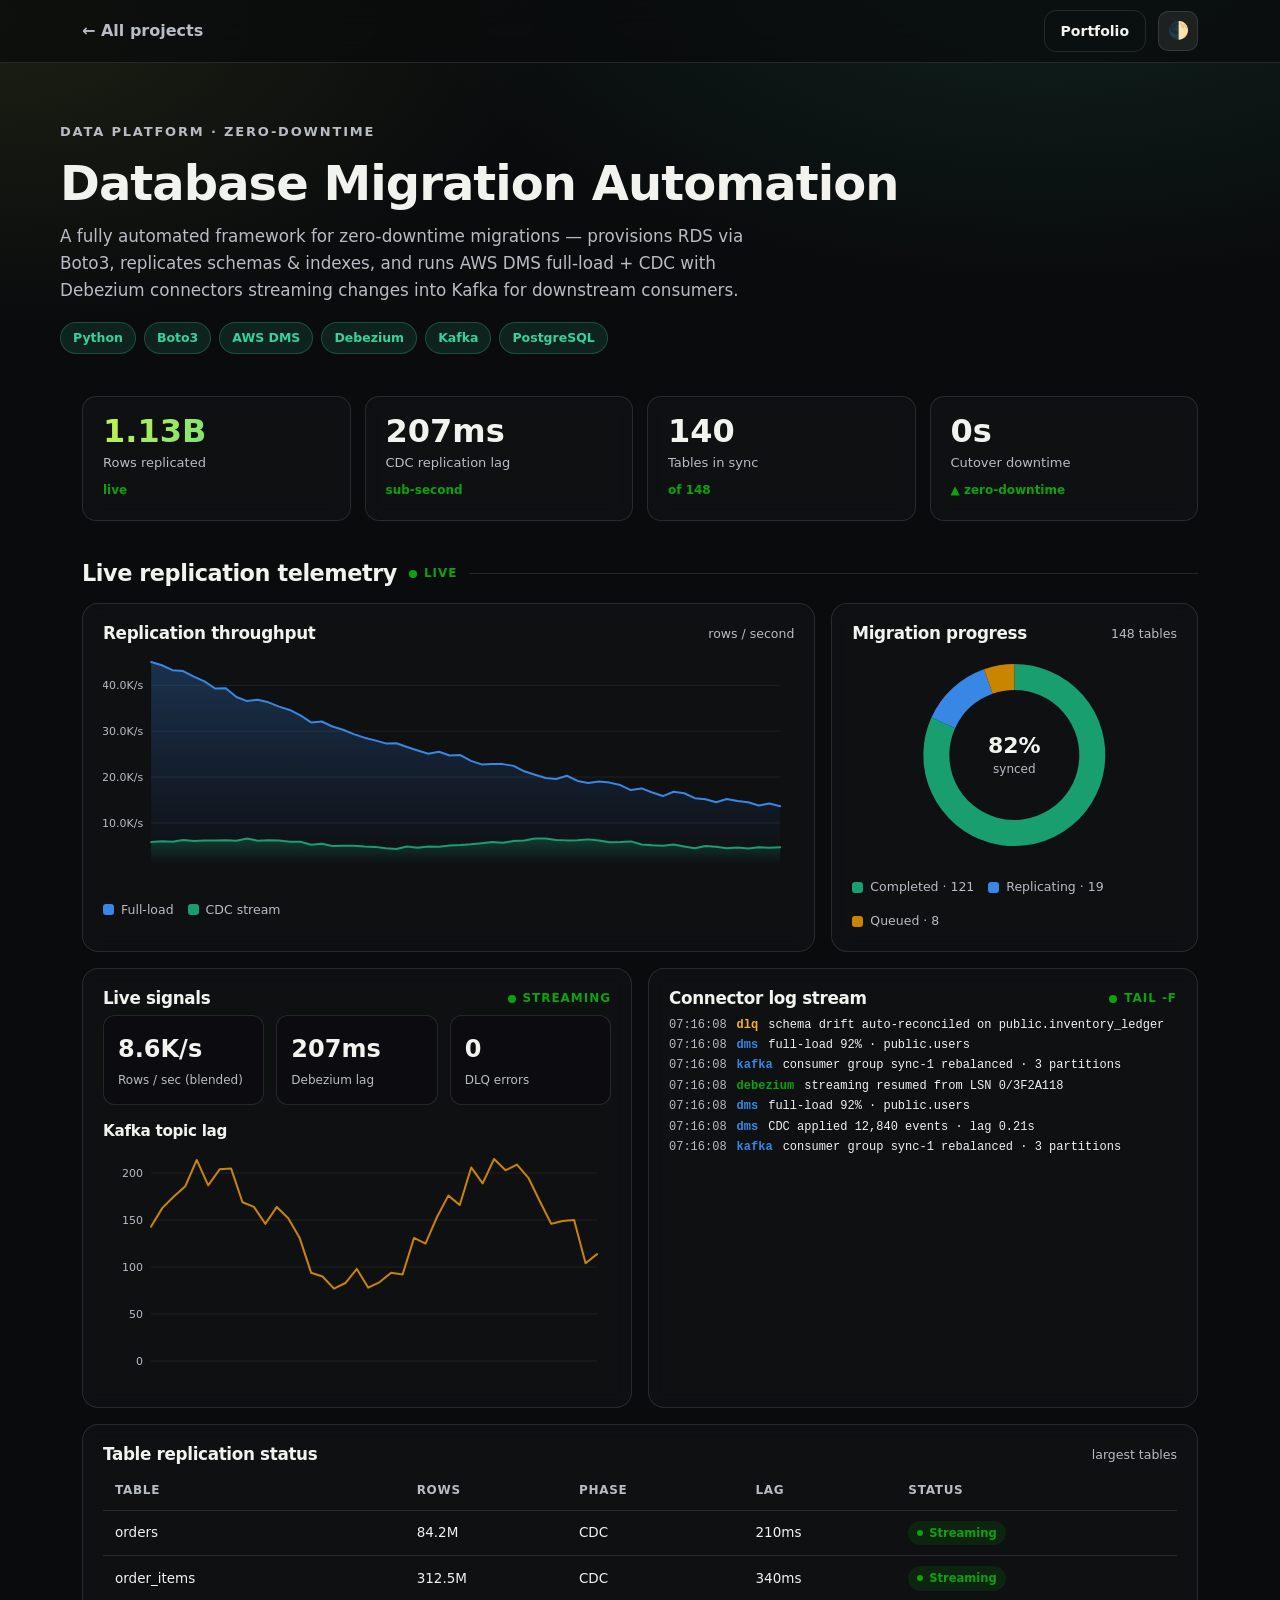
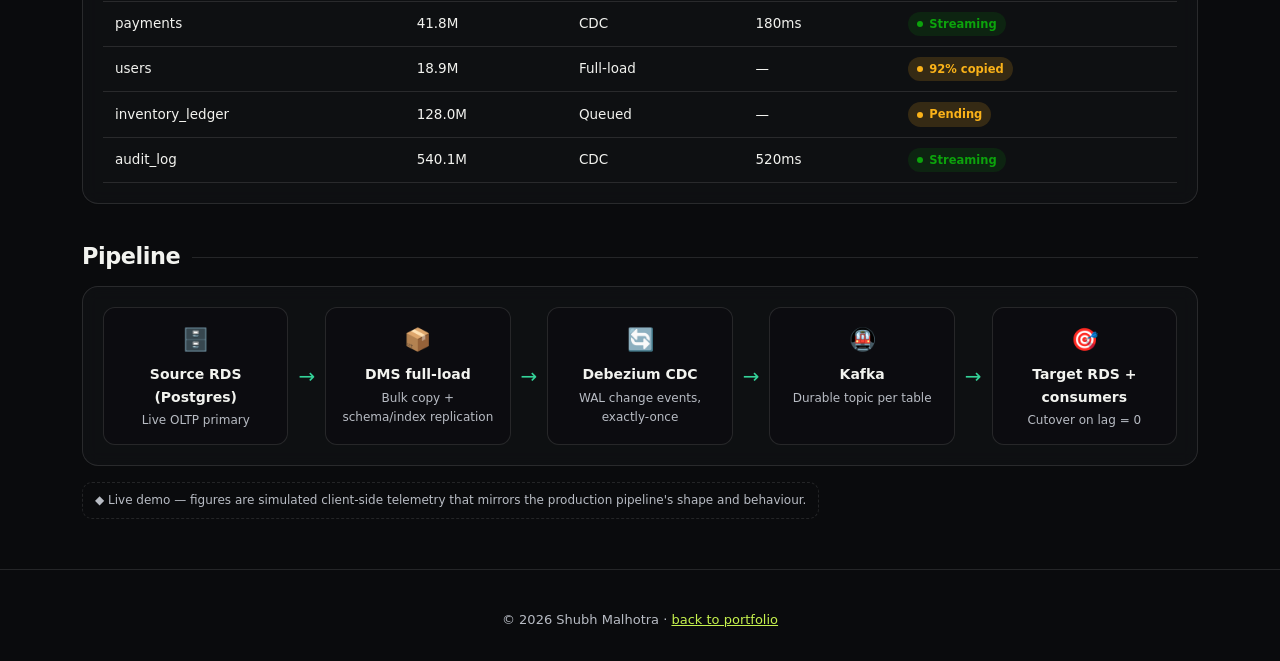
==== database-migration/index.html @ b4caeeb5 "chore: add projects" ====
<!doctype html>
<html lang="en">
<head>
  <meta charset="utf-8" />
  <meta name="viewport" content="width=device-width,initial-scale=1" />
  <title>Database Migration Automation — Shubh Malhotra</title>
  <meta name="description" content="Zero-downtime database migration framework: DMS full-load + CDC with Debezium & Kafka — live demo dashboard." />
  <link rel="icon" type="image/svg+xml" href="../favicon.svg" />
  <link rel="stylesheet" href="../base.css" />
  <link rel="stylesheet" href="../dashboard.css" />
  <script>(function(){document.documentElement.classList.add('js');try{if(localStorage.getItem('theme')==='light')document.documentElement.classList.add('light');}catch(e){}})();</script>
</head>
<body>
  <nav class="dash-nav">
    <div class="wrap">
      <a class="back-link" href="https://s3cretagent.github.io/portfolio/#projects">← All projects</a>
      <div class="right"><a class="btn btn-ghost" href="https://s3cretagent.github.io/portfolio/">Portfolio</a><button id="themeToggle" aria-label="Toggle theme">🌓</button></div>
    </div>
  </nav>

  <header class="dash-hero wrap">
    <p class="crumb">Data platform · Zero-downtime</p>
    <h1>Database Migration Automation</h1>
    <p class="lede">A fully automated framework for zero-downtime migrations — provisions RDS via Boto3, replicates schemas &amp; indexes, and runs AWS DMS full-load + CDC with Debezium connectors streaming changes into Kafka for downstream consumers.</p>
    <div class="stack-pills"><span>Python</span><span>Boto3</span><span>AWS DMS</span><span>Debezium</span><span>Kafka</span><span>PostgreSQL</span></div>
  </header>

  <section class="wrap">
    <div class="tiles">
      <div class="tile reveal"><div class="k grad" id="t-rows">0</div><div class="lbl">Rows replicated</div><div class="delta up" id="t-rows-d">live</div></div>
      <div class="tile reveal"><div class="k" id="t-lag">0ms</div><div class="lbl">CDC replication lag</div><div class="delta up">sub-second</div></div>
      <div class="tile reveal"><div class="k" id="t-tables">0</div><div class="lbl">Tables in sync</div><div class="delta up">of 148</div></div>
      <div class="tile reveal"><div class="k" id="t-down">0s</div><div class="lbl">Cutover downtime</div><div class="delta up">▲ zero-downtime</div></div>
    </div>
  </section>

  <section class="wrap">
    <div class="section-h"><h2>Live replication telemetry</h2><span class="live"><span class="pip"></span>Live</span><span class="line"></span></div>
    <div class="grid g-3">
      <div class="panel reveal">
        <div class="panel-head"><h3>Replication throughput</h3><span class="sub">rows / second</span></div>
        <div id="c-thru"></div>
        <div class="legend"><span><i style="background:var(--s1)"></i>Full-load</span><span><i style="background:var(--s3)"></i>CDC stream</span></div>
      </div>
      <div class="panel reveal">
        <div class="panel-head"><h3>Migration progress</h3><span class="sub">148 tables</span></div>
        <div id="c-donut"></div>
        <div class="legend" id="donut-legend"></div>
      </div>
    </div>

    <div class="grid g-2" style="margin-top:16px">
      <div class="panel reveal">
        <div class="panel-head"><h3>Live signals</h3><span class="live"><span class="pip"></span>streaming</span></div>
        <div class="metrics" style="margin-top:6px">
          <div class="metric"><div class="mv" id="m-thru">0</div><div class="ml">Rows / sec (blended)</div></div>
          <div class="metric"><div class="mv" id="m-lag">0ms</div><div class="ml">Debezium lag</div></div>
          <div class="metric"><div class="mv" id="m-err">0</div><div class="ml">DLQ errors</div></div>
        </div>
        <div class="panel-head" style="margin-top:18px"><h3 style="font-size:.95rem">Kafka topic lag</h3></div>
        <div id="c-lag"></div>
      </div>
      <div class="panel reveal">
        <div class="panel-head"><h3>Connector log stream</h3><span class="live"><span class="pip"></span>tail -f</span></div>
        <div class="logs" id="logs"></div>
      </div>
    </div>

    <div class="panel reveal" style="margin-top:16px">
      <div class="panel-head"><h3>Table replication status</h3><span class="sub">largest tables</span></div>
      <div class="tbl-wrap">
        <table class="data">
          <thead><tr><th>Table</th><th>Rows</th><th>Phase</th><th>Lag</th><th>Status</th></tr></thead>
          <tbody id="tbl-body"></tbody>
        </table>
      </div>
    </div>
  </section>

  <section class="wrap">
    <div class="section-h"><h2>Pipeline</h2><span class="line"></span></div>
    <div class="panel reveal">
      <div class="flow">
        <div class="node"><div class="ico">🗄️</div><div class="nt">Source RDS (Postgres)</div><div class="nd">Live OLTP primary</div></div>
        <div class="arrow">→</div>
        <div class="node"><div class="ico">📦</div><div class="nt">DMS full-load</div><div class="nd">Bulk copy + schema/index replication</div></div>
        <div class="arrow">→</div>
        <div class="node"><div class="ico">🔄</div><div class="nt">Debezium CDC</div><div class="nd">WAL change events, exactly-once</div></div>
        <div class="arrow">→</div>
        <div class="node"><div class="ico">🚇</div><div class="nt">Kafka</div><div class="nd">Durable topic per table</div></div>
        <div class="arrow">→</div>
        <div class="node"><div class="ico">🎯</div><div class="nt">Target RDS + consumers</div><div class="nd">Cutover on lag = 0</div></div>
      </div>
    </div>
    <p style="margin-top:16px"><span class="demo-note">◆ Live demo — figures are simulated client-side telemetry that mirrors the production pipeline's shape and behaviour.</span></p>
  </section>

  <footer class="foot">© <span id="year"></span> Shubh Malhotra · <a href="https://s3cretagent.github.io/portfolio/" style="color:var(--accent)">back to portfolio</a></footer>

  <script src="../dashboard.js"></script>
  <script>
  (function () {
    const D = window.Dash; if (!D) return;
    const rps = (n) => D.fmt.k(n) + '/s';

    // throughput line (60 pts)
    const N = 60, labels = [], full = [], cdc = [];
    for (let i = 0; i < N; i++) { labels.push(''); full.push(Math.round(42000 * Math.exp(-i / 40) + 3000 + Math.random() * 1500)); cdc.push(Math.round(5200 + Math.sin(i / 5) * 900 + Math.random() * 600)); }
    const thru = D.lineChart(document.getElementById('c-thru'), { labels, area: true, yfmt: rps,
      series: [ { name: 'Full-load', color: D.css('--s1'), data: full }, { name: 'CDC stream', color: D.css('--s3'), data: cdc } ] });

    // donut progress
    const seg = [ { label: 'Completed', value: 121, color: D.css('--s3') }, { label: 'Replicating', value: 19, color: D.css('--s1') }, { label: 'Queued', value: 8, color: D.css('--s4') } ];
    D.donut(document.getElementById('c-donut'), seg, { v: '82%', l: 'synced' });
    document.getElementById('donut-legend').innerHTML = seg.map((s) => `<span><i style="background:${s.color}"></i>${s.label} · ${s.value}</span>`).join('');

    // kafka topic lag mini-line
    const lagLabels = [], lagData = [];
    for (let i = 0; i < 40; i++) { lagLabels.push(''); lagData.push(Math.round(120 + Math.sin(i / 4) * 60 + Math.random() * 40)); }
    const lagChart = D.lineChart(document.getElementById('c-lag'), { labels: lagLabels, yfmt: (n)=>n.toFixed(0), min: 0,
      series: [ { name: 'Lag (ms)', color: D.css('--s4'), data: lagData } ] });

    // table
    const rows = [
      ['orders', '84.2M', 'CDC', '210ms', 'ok', 'Streaming'],
      ['order_items', '312.5M', 'CDC', '340ms', 'ok', 'Streaming'],
      ['payments', '41.8M', 'CDC', '180ms', 'ok', 'Streaming'],
      ['users', '18.9M', 'Full-load', '—', 'warn', '92% copied'],
      ['inventory_ledger', '128.0M', 'Queued', '—', 'warn', 'Pending'],
      ['audit_log', '540.1M', 'CDC', '520ms', 'ok', 'Streaming'],
    ];
    document.getElementById('tbl-body').innerHTML = rows.map((r) =>
      `<tr><td>${r[0]}</td><td>${r[1]}</td><td>${r[2]}</td><td>${r[3]}</td><td><span class="pill ${r[4]}"><span class="d"></span>${r[5]}</span></td></tr>`).join('');

    // hero + live
    let rowsTot = 1128000000, lag = 210, err = 0, thruNow = 8200, tables = 140;
    D.countUp(document.getElementById('t-rows'), rowsTot, 1600, (n)=>D.fmt.big(n));
    document.getElementById('t-lag').textContent = '210ms';
    D.countUp(document.getElementById('t-tables'), 140, 1400, (n)=>Math.round(n).toString());
    document.getElementById('t-down').textContent = '0s';

    const logsEl = document.getElementById('logs'); const lines = [];
    const logSamples = [
      ['ok', 'debezium', 'snapshot completed for public.orders (84.2M rows)'],
      ['info', 'dms', 'CDC applied 12,840 events · lag 0.21s'],
      ['info', 'kafka', 'topic cdc.public.payments · offset committed'],
      ['ok', 'debezium', 'streaming resumed from LSN 0/3F2A118'],
      ['info', 'dms', 'full-load 92% · public.users'],
      ['warn', 'dlq', 'schema drift auto-reconciled on public.inventory_ledger'],
      ['info', 'kafka', 'consumer group sync-1 rebalanced · 3 partitions'],
    ];
    function pushLog() {
      const s = logSamples[Math.floor(Math.random() * logSamples.length)];
      const t = new Date(); const ts = String(t.getHours()).padStart(2,'0')+':'+String(t.getMinutes()).padStart(2,'0')+':'+String(t.getSeconds()).padStart(2,'0');
      lines.unshift(`<div class="ln"><span class="t">${ts}</span><span class="lv ${s[0]}">${s[1]}</span><span>${s[2]}</span></div>`);
      if (lines.length > 8) lines.pop(); logsEl.innerHTML = lines.join('');
    }
    for (let i = 0; i < 6; i++) pushLog();

    D.every(1800, () => {
      thruNow = D.drift(thruNow, 900, 4200, 12000); document.getElementById('m-thru').textContent = rps(thruNow);
      lag = D.drift(lag, 60, 90, 620); document.getElementById('m-lag').textContent = lag.toFixed(0) + 'ms'; document.getElementById('t-lag').textContent = lag.toFixed(0) + 'ms';
      if (Math.random() < 0.12) err = D.clamp(err + 1, 0, 4); document.getElementById('m-err').textContent = err;
      rowsTot += thruNow * 1.8; document.getElementById('t-rows').textContent = D.fmt.big(rowsTot);
      const a = thru.state.series[1].data; a.push(D.clamp(a[a.length-1] + (Math.random()-0.5)*900, 3800, 7200)); a.shift(); thru.update({});
      const l = lagData; l.push(D.clamp(l[l.length-1] + (Math.random()-0.5)*60, 60, 320)); l.shift(); lagChart.update({});
      pushLog();
    });
  })();
  </script>
</body>
</html>
---- base.css ----
/* =========================================================
   Base design tokens for the projects site (self-contained,
   mirrors the portfolio's Ink & Lime system).
   ========================================================= */
:root {
  --bg: #0a0b0d;
  --bg-soft: #131418;
  --surface: rgba(17, 19, 22, 0.62);
  --surface-2: rgba(255, 255, 255, 0.08);
  --border: rgba(255, 255, 255, 0.11);
  --text: #f2f3ef;
  --muted: #b8bcc4;
  --accent: #c6f24e;
  --accent2: #34d399;
  --accent3: #6ee7b7;
  --grad: linear-gradient(120deg, #c6f24e, #34d399);
  --ring: rgba(198, 242, 78, 0.45);
  --ink: #0a0b0d;
  --radius: 16px;
  color-scheme: dark;
}
html.light {
  --bg: #f4f5ef;
  --bg-soft: #ffffff;
  --surface: rgba(16, 24, 16, 0.03);
  --surface-2: rgba(16, 24, 16, 0.055);
  --border: rgba(16, 24, 16, 0.11);
  --text: #14160f;
  --muted: #5b6157;
  --accent: #3f9a34;
  --accent2: #0e7a5f;
  --accent3: #0e7a5f;
  --grad: linear-gradient(120deg, #3fa34d, #0e7a5f);
  --ring: rgba(63, 163, 77, 0.30);
  --ink: #f4f5ef;
  color-scheme: light;
}

* { box-sizing: border-box; }
html { scroll-behavior: smooth; }
body {
  margin: 0;
  background: var(--bg);
  color: var(--text);
  font-family: Inter, ui-sans-serif, system-ui, -apple-system, "Segoe UI", Roboto, "Helvetica Neue", Arial, sans-serif;
  line-height: 1.6;
  -webkit-font-smoothing: antialiased;
  -moz-osx-font-smoothing: grayscale;
}
a { color: inherit; }
h1, h2, h3, h4 { line-height: 1.15; letter-spacing: -0.02em; }

.grad-text {
  background: linear-gradient(120deg, var(--accent), var(--accent2), var(--accent3), var(--accent));
  background-size: 250% 100%;
  -webkit-background-clip: text; background-clip: text; -webkit-text-fill-color: transparent;
  animation: sheen 7s ease-in-out infinite;
}
@keyframes sheen { 0%, 100% { background-position: 0% 50%; } 50% { background-position: 100% 50%; } }

.btn {
  display: inline-flex; align-items: center; justify-content: center; gap: 8px;
  padding: 9px 16px; border-radius: 12px; font-weight: 600; font-size: 14px;
  text-decoration: none; border: 1px solid var(--border); background: var(--surface-2);
  color: var(--text); cursor: pointer;
  transition: transform 0.18s ease, box-shadow 0.25s ease, background 0.25s ease, border-color 0.25s ease;
}
.btn:hover { transform: translateY(-2px); }
.btn-primary { background: var(--grad); color: var(--ink); border: none; box-shadow: 0 8px 24px var(--ring); }
.btn-ghost { background: transparent; }
.btn-ghost:hover { border-color: var(--accent); color: var(--accent); }

#themeToggle {
  width: 40px; height: 40px; display: grid; place-items: center;
  background: var(--surface-2); border: 1px solid var(--border); border-radius: 10px;
  font-size: 17px; cursor: pointer; transition: transform 0.2s ease;
}
#themeToggle:hover { transform: scale(1.06); }

/* reveal */
html.js .reveal { opacity: 0; transform: translateY(22px); transition: opacity 0.7s cubic-bezier(0.2,0.7,0.2,1), transform 0.7s cubic-bezier(0.2,0.7,0.2,1); }
html.js .reveal.in { opacity: 1; transform: none; }

@media (prefers-reduced-motion: reduce) {
  html.js .reveal { opacity: 1; transform: none; transition: none; }
  .grad-text { animation: none; }
  * { scroll-behavior: auto; }
}
---- dashboard.css ----
/* =========================================================
   Project dashboard pages — shared styles
   (relies on ../styles.css for the base design tokens)
   ========================================================= */

body {
  overflow-x: hidden;
  background:
    radial-gradient(1100px 560px at 82% -6%, color-mix(in srgb, var(--accent2) 12%, transparent), transparent 60%),
    radial-gradient(900px 500px at 0% 2%, color-mix(in srgb, var(--accent) 9%, transparent), transparent 62%),
    var(--bg);
  background-attachment: fixed;
}

/* chart series palette (validated for dark & light) */
:root {
  --s1: #3987e5; --s2: #d95926; --s3: #199e70; --s4: #c98500; --s5: #d55181;
  --ok: #0ca30c; --warn: #fab219; --crit: #d03b3b;
  --grid: rgba(255, 255, 255, 0.07);
  --axis: rgba(255, 255, 255, 0.30);
  --panel: rgba(17, 19, 22, 0.72);
}
html.light {
  --s1: #2a78d6; --s2: #eb6834; --s3: #1baf7a; --s4: #eda100; --s5: #e87ba4;
  --ok: #0ca30c; --warn: #fab219; --crit: #d03b3b;
  --grid: rgba(16, 24, 16, 0.10);
  --axis: rgba(16, 24, 16, 0.35);
  --panel: rgba(255, 255, 255, 0.82);
}

.wrap { max-width: 1160px; margin: 0 auto; padding: 0 22px; }

/* ---- top bar ---- */
.dash-nav {
  position: sticky; top: 0; z-index: 100;
  backdrop-filter: blur(14px); -webkit-backdrop-filter: blur(14px);
  background: color-mix(in srgb, var(--bg) 74%, transparent);
  border-bottom: 1px solid var(--border);
}
.dash-nav .wrap { display: flex; align-items: center; justify-content: space-between; height: 62px; }
.back-link { display: inline-flex; align-items: center; gap: 8px; text-decoration: none; color: var(--muted); font-weight: 600; transition: color 0.2s; }
.back-link:hover { color: var(--text); }
.dash-nav .right { display: flex; align-items: center; gap: 12px; }

/* ---- hero ---- */
.dash-hero { padding: 46px 0 8px; }
.crumb { color: var(--muted); font-size: 13px; letter-spacing: 0.14em; text-transform: uppercase; font-weight: 700; }
.dash-hero h1 { font-size: clamp(1.9rem, 4.6vw, 3rem); margin: 10px 0 12px; letter-spacing: -0.02em; }
.dash-hero .lede { color: var(--muted); max-width: 68ch; font-size: 1.05rem; margin: 0 0 18px; }
.stack-pills { display: flex; flex-wrap: wrap; gap: 8px; margin-bottom: 8px; }
.stack-pills span {
  font-size: 12.5px; font-weight: 600; padding: 5px 12px; border-radius: 999px;
  color: var(--accent2); background: color-mix(in srgb, var(--accent2) 12%, transparent);
  border: 1px solid color-mix(in srgb, var(--accent2) 26%, transparent);
}

/* ---- stat tiles (hero numbers) ---- */
.tiles { display: grid; grid-template-columns: repeat(4, 1fr); gap: 14px; margin: 26px 0; }
.tile { background: var(--panel); border: 1px solid var(--border); border-radius: 14px; padding: 18px 20px; backdrop-filter: blur(8px); }
.tile .k { font-size: clamp(1.5rem, 3vw, 2rem); font-weight: 800; line-height: 1; }
.tile .k.grad { background: var(--grad); -webkit-background-clip: text; background-clip: text; -webkit-text-fill-color: transparent; }
.tile .lbl { color: var(--muted); font-size: 13px; margin-top: 6px; }
.tile .delta { font-size: 12px; font-weight: 700; margin-top: 8px; display: inline-flex; align-items: center; gap: 4px; }
.delta.up { color: var(--ok); } .delta.down { color: var(--crit); }

/* ---- panels ---- */
.grid { display: grid; gap: 16px; }
.g-2 { grid-template-columns: 1fr 1fr; }
.g-3 { grid-template-columns: 2fr 1fr; }
.panel {
  background: var(--panel); border: 1px solid var(--border); border-radius: 16px;
  padding: 20px; backdrop-filter: blur(8px); min-width: 0;
}
.panel-head { display: flex; align-items: center; justify-content: space-between; gap: 10px; margin-bottom: 6px; }
.panel-head h3 { margin: 0; font-size: 1.05rem; }
.panel-head .sub { color: var(--muted); font-size: 12.5px; }
.panel-note { color: var(--muted); font-size: 12px; margin: 10px 0 0; }

.section-h { display: flex; align-items: center; gap: 12px; margin: 40px 0 16px; }
.section-h h2 { margin: 0; font-size: 1.4rem; letter-spacing: -0.02em; }
.section-h .line { flex: 1; height: 1px; background: var(--border); }

/* ---- live badge ---- */
.live { display: inline-flex; align-items: center; gap: 7px; font-size: 12px; font-weight: 700; color: var(--ok); text-transform: uppercase; letter-spacing: 0.08em; }
.live .pip { width: 8px; height: 8px; border-radius: 50%; background: var(--ok); box-shadow: 0 0 0 0 var(--ok); animation: livepulse 1.8s infinite; }
@keyframes livepulse { 0% { box-shadow: 0 0 0 0 color-mix(in srgb, var(--ok) 70%, transparent); } 70% { box-shadow: 0 0 0 8px transparent; } 100% { box-shadow: 0 0 0 0 transparent; } }

/* ---- metric strip ---- */
.metrics { display: grid; grid-template-columns: repeat(3, 1fr); gap: 12px; }
.metric { background: color-mix(in srgb, var(--bg) 40%, transparent); border: 1px solid var(--border); border-radius: 12px; padding: 14px; }
.metric .mv { font-size: 1.5rem; font-weight: 800; font-variant-numeric: tabular-nums; }
.metric .ml { color: var(--muted); font-size: 12px; margin-top: 3px; }

/* ---- charts ---- */
.chart { width: 100%; display: block; }
.chart-wrap { position: relative; }
.legend { display: flex; flex-wrap: wrap; gap: 14px; margin-top: 10px; }
.legend span { display: inline-flex; align-items: center; gap: 7px; font-size: 12.5px; color: var(--muted); }
.legend i { width: 11px; height: 11px; border-radius: 3px; display: inline-block; }
.tip {
  position: absolute; pointer-events: none; z-index: 5; opacity: 0; transform: translate(-50%, -120%);
  background: color-mix(in srgb, var(--bg-soft) 92%, transparent); border: 1px solid var(--border);
  border-radius: 10px; padding: 8px 11px; font-size: 12px; white-space: nowrap;
  box-shadow: 0 10px 30px rgba(0,0,0,0.4); transition: opacity 0.12s;
}
.tip b { font-variant-numeric: tabular-nums; }

/* ---- data table ---- */
.tbl-wrap { overflow-x: auto; }
table.data { width: 100%; border-collapse: collapse; font-size: 13.5px; }
table.data th, table.data td { text-align: left; padding: 10px 12px; border-bottom: 1px solid var(--border); white-space: nowrap; }
table.data th { color: var(--muted); font-weight: 600; font-size: 12px; text-transform: uppercase; letter-spacing: 0.06em; }
table.data td { font-variant-numeric: tabular-nums; }
table.data tr:hover td { background: color-mix(in srgb, var(--accent) 6%, transparent); }
.pill { display: inline-flex; align-items: center; gap: 6px; padding: 3px 9px; border-radius: 999px; font-size: 11.5px; font-weight: 700; }
.pill.ok { color: var(--ok); background: color-mix(in srgb, var(--ok) 14%, transparent); }
.pill.warn { color: var(--warn); background: color-mix(in srgb, var(--warn) 16%, transparent); }
.pill.crit { color: var(--crit); background: color-mix(in srgb, var(--crit) 15%, transparent); }
.pill .d { width: 6px; height: 6px; border-radius: 50%; background: currentColor; }

/* ---- architecture flow ---- */
.flow { display: flex; flex-wrap: wrap; align-items: stretch; gap: 10px; }
.node {
  flex: 1 1 150px; background: color-mix(in srgb, var(--bg) 40%, transparent);
  border: 1px solid var(--border); border-radius: 12px; padding: 14px; text-align: center;
}
.node .ico { font-size: 22px; }
.node .nt { font-weight: 700; margin-top: 6px; font-size: 14px; }
.node .nd { color: var(--muted); font-size: 12px; margin-top: 3px; }
.arrow { display: flex; align-items: center; color: var(--accent2); font-size: 20px; }

/* ---- cluster grid (k8s page) ---- */
.cluster-grid { display: grid; grid-template-columns: repeat(auto-fill, minmax(96px, 1fr)); gap: 8px; }
.cnode { border: 1px solid var(--border); border-radius: 10px; padding: 10px; text-align: center; background: color-mix(in srgb, var(--bg) 40%, transparent); transition: transform 0.15s, border-color 0.2s; cursor: default; }
.cnode:hover { transform: translateY(-2px); border-color: color-mix(in srgb, var(--accent) 40%, var(--border)); }
.cnode .cid { font-size: 12px; font-weight: 700; }
.cnode .cst { font-size: 10.5px; margin-top: 4px; }
.cnode .bar { height: 4px; border-radius: 2px; background: var(--border); margin-top: 8px; overflow: hidden; }
.cnode .bar i { display: block; height: 100%; background: var(--s3); }

/* ---- log stream ---- */
.logs { font-family: ui-monospace, SFMono-Regular, Menlo, monospace; font-size: 12px; line-height: 1.7; max-height: 220px; overflow: hidden; }
.logs .ln { display: flex; gap: 10px; opacity: 0; animation: logIn 0.3s forwards; }
.logs .t { color: var(--muted); }
.logs .lv { font-weight: 700; }
.logs .lv.info { color: var(--s1); } .logs .lv.ok { color: var(--ok); } .logs .lv.warn { color: var(--warn); }
@keyframes logIn { from { opacity: 0; transform: translateY(6px); } to { opacity: 1; transform: none; } }

.foot { text-align: center; color: var(--muted); font-size: 13px; padding: 40px 0 30px; border-top: 1px solid var(--border); margin-top: 50px; }
.demo-note { font-size: 12px; color: var(--muted); border: 1px dashed var(--border); border-radius: 10px; padding: 8px 12px; display: inline-flex; align-items: center; gap: 8px; }

@media (max-width: 860px) {
  .tiles { grid-template-columns: repeat(2, 1fr); }
  .g-2, .g-3 { grid-template-columns: 1fr; }
  .metrics { grid-template-columns: 1fr; }
  .arrow { transform: rotate(90deg); }
}
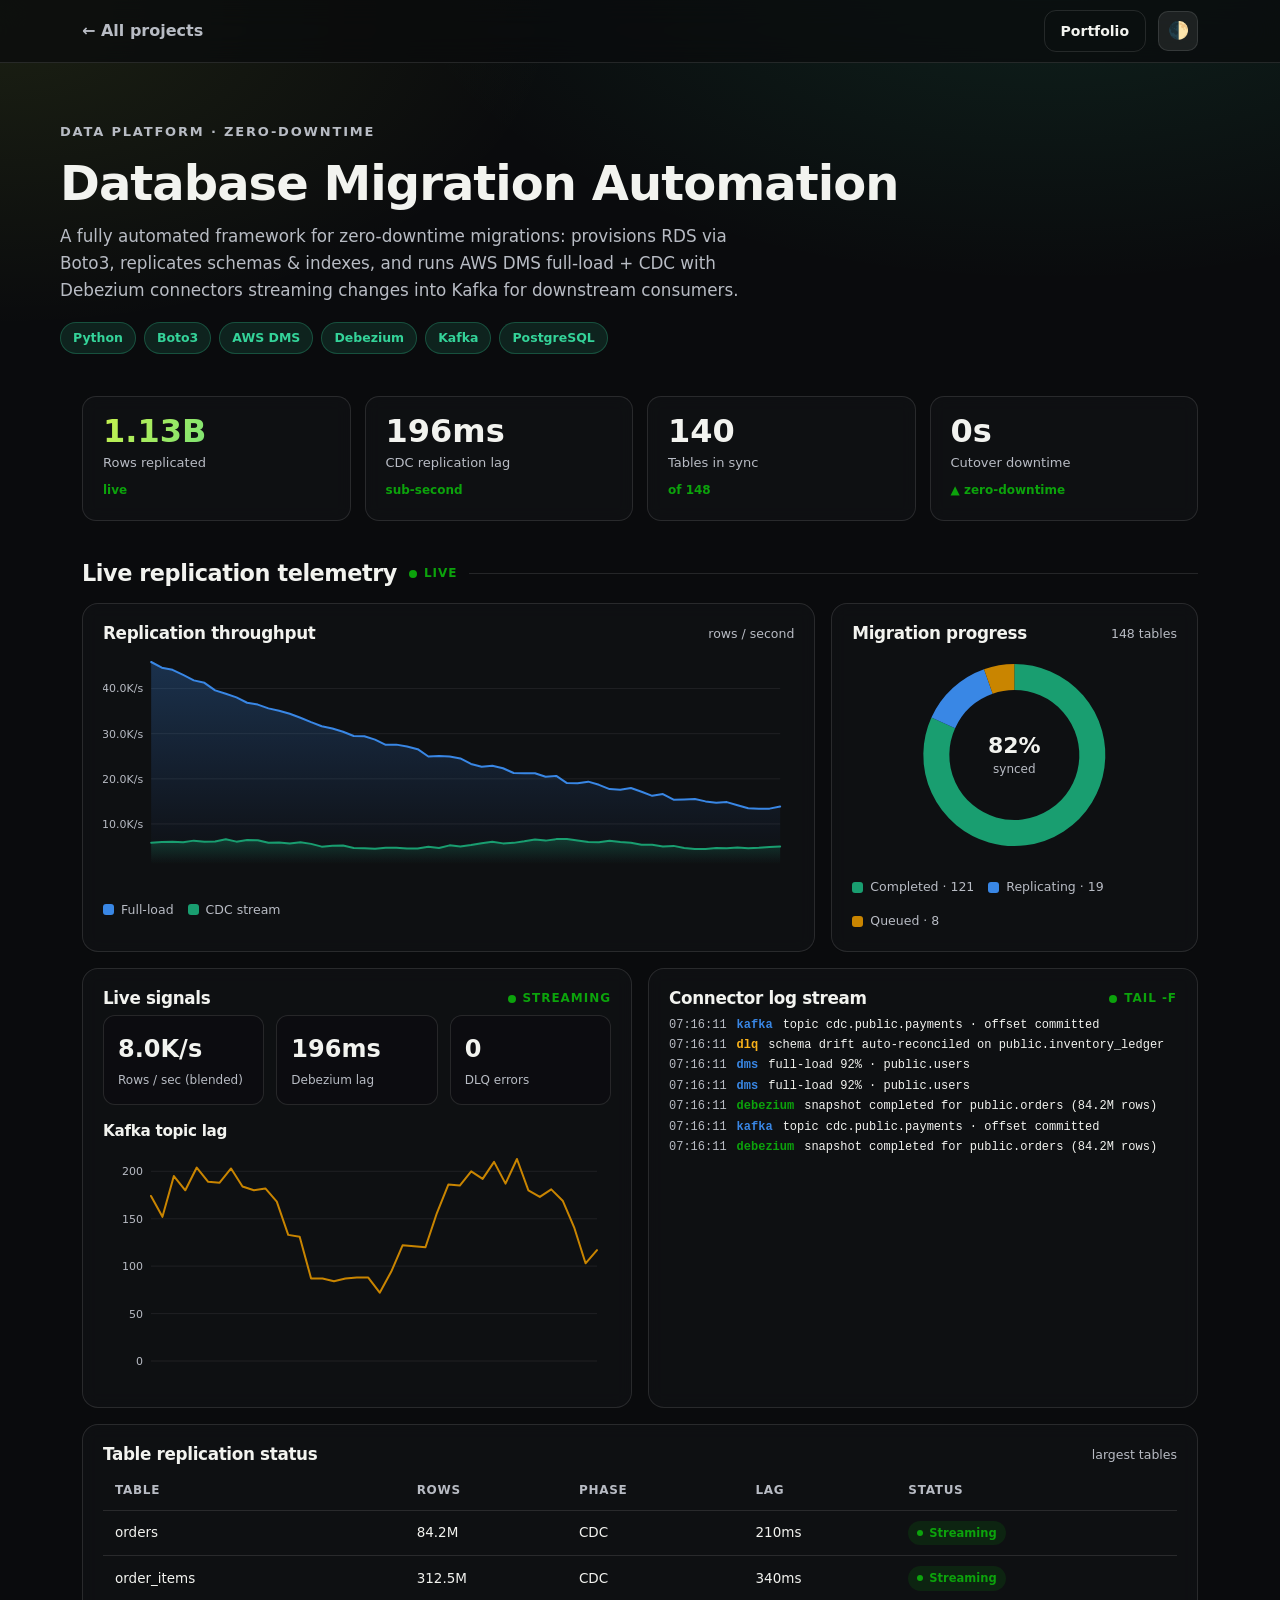
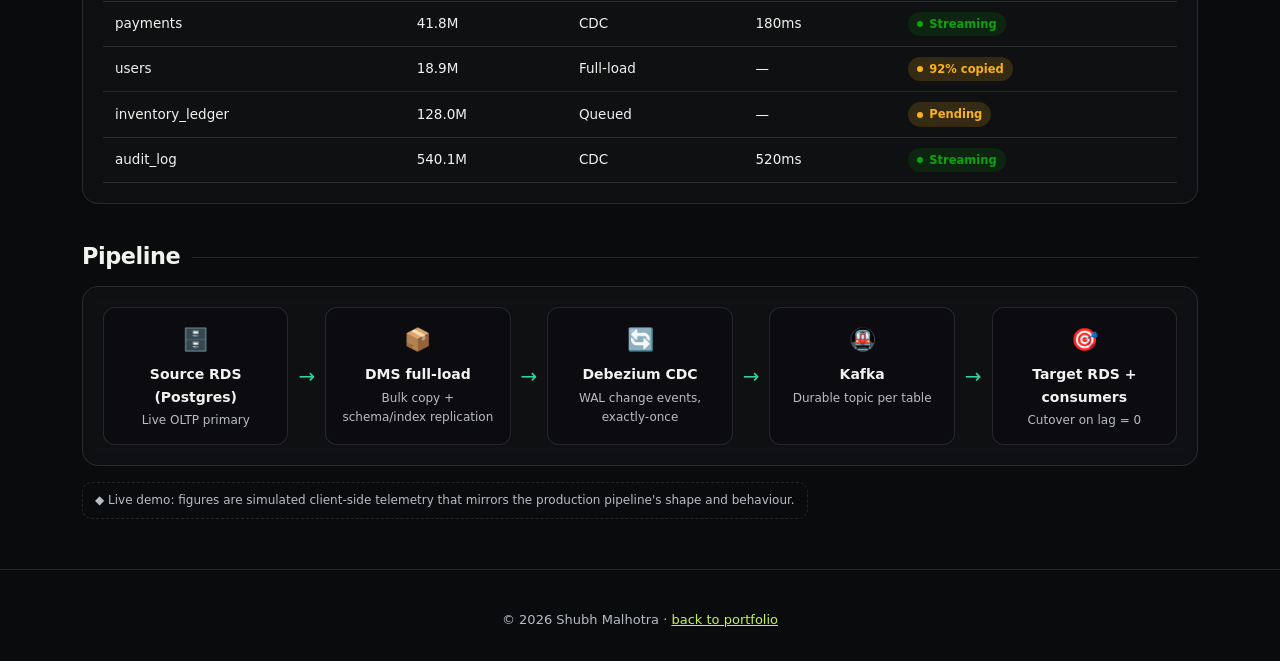
==== commit 5f028239: "chore: tidy the dashboards" ====
--- a/database-migration/index.html
+++ b/database-migration/index.html
@@ -3,8 +3,8 @@
 <head>
   <meta charset="utf-8" />
   <meta name="viewport" content="width=device-width,initial-scale=1" />
-  <title>Database Migration Automation — Shubh Malhotra</title>
-  <meta name="description" content="Zero-downtime database migration framework: DMS full-load + CDC with Debezium & Kafka — live demo dashboard." />
+  <title>Database Migration Automation · Shubh Malhotra</title>
+  <meta name="description" content="Zero-downtime database migration framework: DMS full-load + CDC with Debezium and Kafka. Live demo dashboard." />
   <link rel="icon" type="image/svg+xml" href="../favicon.svg" />
   <link rel="stylesheet" href="../base.css" />
   <link rel="stylesheet" href="../dashboard.css" />
@@ -21,7 +21,7 @@
   <header class="dash-hero wrap">
     <p class="crumb">Data platform · Zero-downtime</p>
     <h1>Database Migration Automation</h1>
-    <p class="lede">A fully automated framework for zero-downtime migrations — provisions RDS via Boto3, replicates schemas &amp; indexes, and runs AWS DMS full-load + CDC with Debezium connectors streaming changes into Kafka for downstream consumers.</p>
+    <p class="lede">A fully automated framework for zero-downtime migrations: provisions RDS via Boto3, replicates schemas &amp; indexes, and runs AWS DMS full-load + CDC with Debezium connectors streaming changes into Kafka for downstream consumers.</p>
     <div class="stack-pills"><span>Python</span><span>Boto3</span><span>AWS DMS</span><span>Debezium</span><span>Kafka</span><span>PostgreSQL</span></div>
   </header>
 
@@ -92,7 +92,7 @@
         <div class="node"><div class="ico">🎯</div><div class="nt">Target RDS + consumers</div><div class="nd">Cutover on lag = 0</div></div>
       </div>
     </div>
-    <p style="margin-top:16px"><span class="demo-note">◆ Live demo — figures are simulated client-side telemetry that mirrors the production pipeline's shape and behaviour.</span></p>
+    <p style="margin-top:16px"><span class="demo-note">◆ Live demo: figures are simulated client-side telemetry that mirrors the production pipeline's shape and behaviour.</span></p>
   </section>
 
   <footer class="foot">© <span id="year"></span> Shubh Malhotra · <a href="https://s3cretagent.github.io/portfolio/" style="color:var(--accent)">back to portfolio</a></footer>
--- a/dashboard.css
+++ b/dashboard.css
@@ -130,13 +130,27 @@
 .arrow { display: flex; align-items: center; color: var(--accent2); font-size: 20px; }
 
 /* ---- cluster grid (k8s page) ---- */
-.cluster-grid { display: grid; grid-template-columns: repeat(auto-fill, minmax(96px, 1fr)); gap: 8px; }
-.cnode { border: 1px solid var(--border); border-radius: 10px; padding: 10px; text-align: center; background: color-mix(in srgb, var(--bg) 40%, transparent); transition: transform 0.15s, border-color 0.2s; cursor: default; }
+.cluster-grid { display: grid; grid-template-columns: repeat(auto-fill, minmax(168px, 1fr)); gap: 10px; }
+.cnode { border: 1px solid var(--border); border-radius: 12px; padding: 12px 13px; background: color-mix(in srgb, var(--bg) 40%, transparent); transition: transform 0.15s, border-color 0.2s; cursor: default; }
 .cnode:hover { transform: translateY(-2px); border-color: color-mix(in srgb, var(--accent) 40%, var(--border)); }
-.cnode .cid { font-size: 12px; font-weight: 700; }
-.cnode .cst { font-size: 10.5px; margin-top: 4px; }
-.cnode .bar { height: 4px; border-radius: 2px; background: var(--border); margin-top: 8px; overflow: hidden; }
-.cnode .bar i { display: block; height: 100%; background: var(--s3); }
+.cn-head { display: flex; align-items: center; justify-content: space-between; gap: 6px; }
+.cnode .cid { font-size: 12.5px; font-weight: 800; letter-spacing: -0.01em; }
+.env { font-size: 9.5px; font-weight: 800; text-transform: uppercase; letter-spacing: 0.05em; padding: 2px 7px; border-radius: 6px; flex: none; }
+.env.prod { color: #4c93ea; background: color-mix(in srgb, #3987e5 18%, transparent); }
+.env.stg  { color: #d99a2b; background: color-mix(in srgb, #c98500 20%, transparent); }
+.env.dev  { color: #2bbd88; background: color-mix(in srgb, #199e70 18%, transparent); }
+.env.data { color: #e06e97; background: color-mix(in srgb, #d55181 18%, transparent); }
+.env.ml   { color: #a394f0; background: color-mix(in srgb, #9085e9 20%, transparent); }
+.cn-meta { color: var(--muted); font-size: 11.5px; margin-top: 6px; font-variant-numeric: tabular-nums; }
+.cn-meta .dot { opacity: 0.45; margin: 0 2px; }
+.cnode .bar { height: 5px; border-radius: 3px; background: var(--border); margin-top: 10px; overflow: hidden; }
+.cnode .bar i { display: block; height: 100%; background: var(--s3); transition: width 0.6s ease, background 0.3s ease; }
+.cn-foot { display: flex; align-items: center; justify-content: space-between; margin-top: 8px; }
+.cn-util { font-size: 11px; color: var(--muted); font-variant-numeric: tabular-nums; }
+.cn-status { font-size: 10.5px; font-weight: 700; display: inline-flex; align-items: center; gap: 5px; }
+.cn-status .d { width: 6px; height: 6px; border-radius: 50%; }
+.cn-status.ok { color: var(--ok); } .cn-status.ok .d { background: var(--ok); }
+.cn-status.warn { color: var(--warn); } .cn-status.warn .d { background: var(--warn); }
 
 /* ---- log stream ---- */
 .logs { font-family: ui-monospace, SFMono-Regular, Menlo, monospace; font-size: 12px; line-height: 1.7; max-height: 220px; overflow: hidden; }
